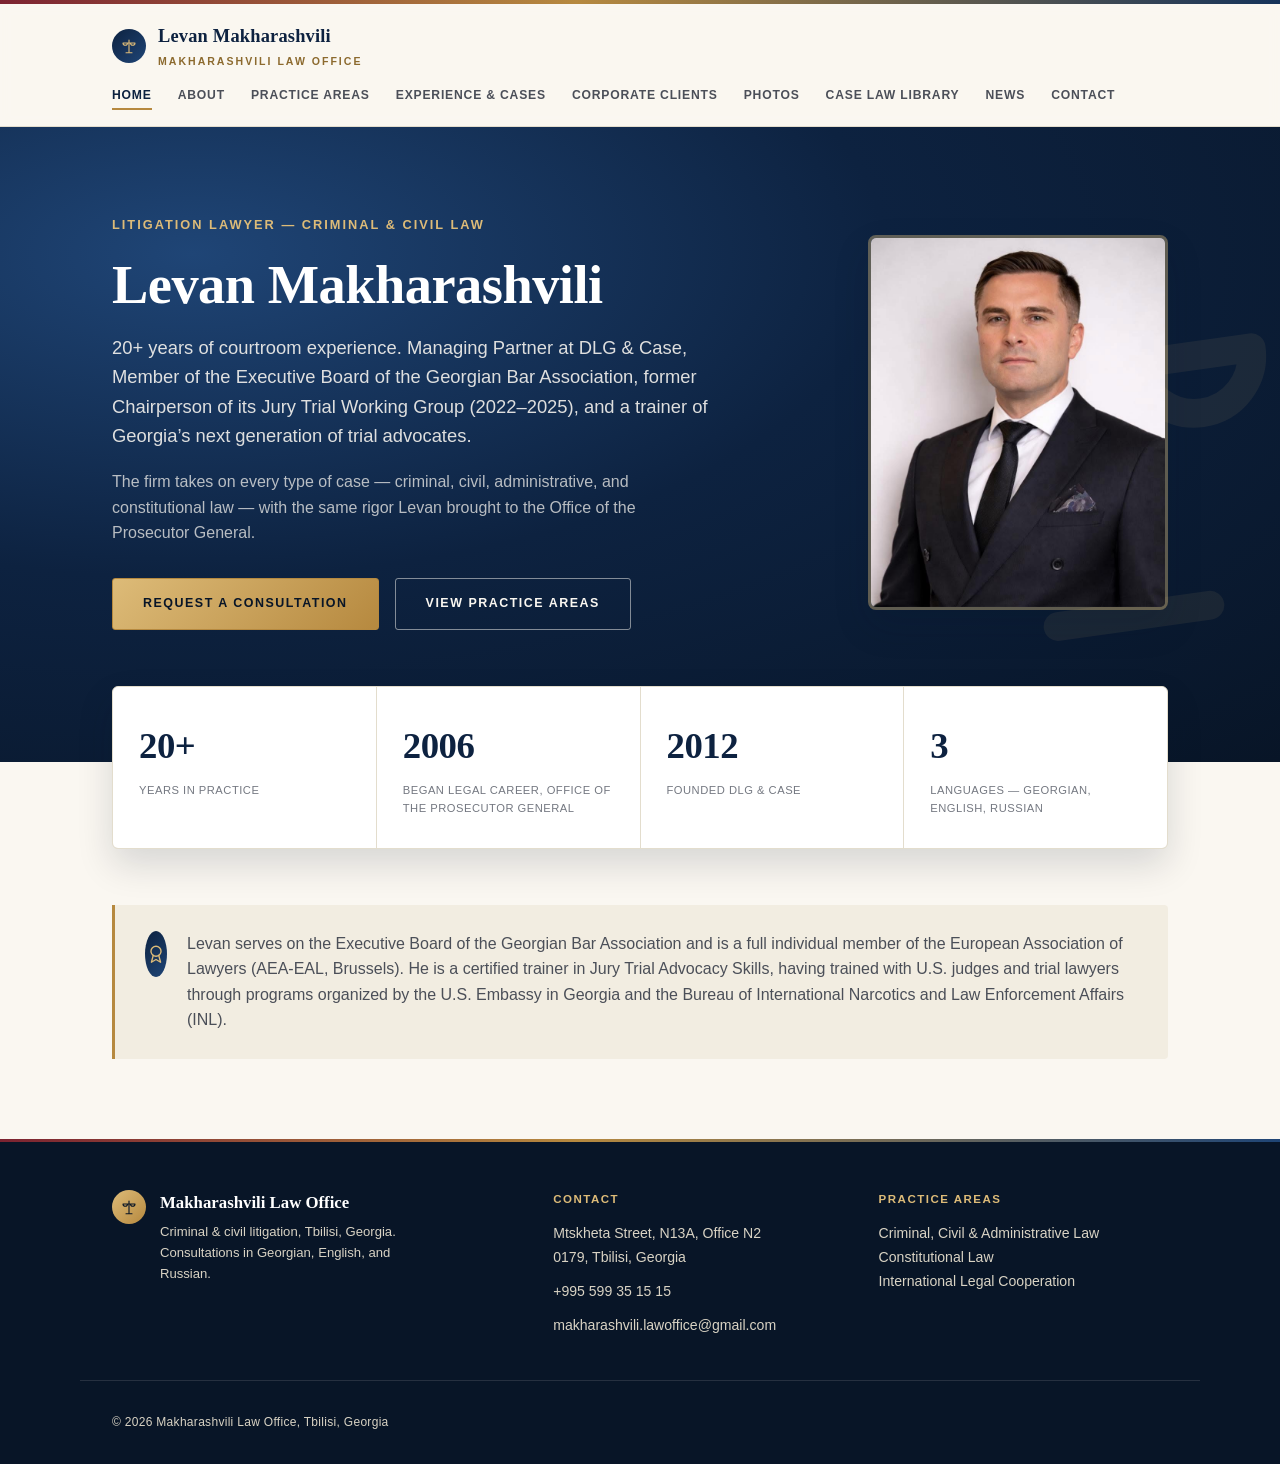
==== index.html @ 8e1c1280 "Add photo of Levan speaking at GBA event to Photos gallery Co-Authored-By: Claude Sonnet 5 <noreply@" ====
<!DOCTYPE html>
<html lang="en">
<head>
<meta charset="UTF-8">
<meta name="viewport" content="width=device-width, initial-scale=1.0">
<title>Levan Makharashvili | Criminal &amp; Civil Litigation Lawyer, Tbilisi</title>
<meta name="description" content="Levan Makharashvili — Managing Partner at DLG &amp; Case, litigation lawyer with 20+ years of experience in criminal and civil law in Tbilisi, Georgia.">
<link rel="stylesheet" href="styles.css">
</head>
<body>

<svg aria-hidden="true" style="position:absolute;width:0;height:0;overflow:hidden">
<defs>
<symbol id="i-scales" viewBox="0 0 24 24"><path d="M12 4V20M8 21H16M4 8H20M4 8a3 3 0 0 0 6 0M14 8a3 3 0 0 0 6 0" fill="none" stroke="currentColor" stroke-width="1.5" stroke-linecap="round" stroke-linejoin="round"/></symbol>
<symbol id="i-shield" viewBox="0 0 24 24"><path d="M12 3L19 7L19 13L12 21L5 13L5 7Z" fill="none" stroke="currentColor" stroke-width="1.5" stroke-linecap="round" stroke-linejoin="round"/></symbol>
<symbol id="i-person" viewBox="0 0 24 24"><circle cx="12" cy="7.5" r="3.2" fill="none" stroke="currentColor" stroke-width="1.5"/><path d="M4.5 20A7.5 7.5 0 0 1 19.5 20" fill="none" stroke="currentColor" stroke-width="1.5" stroke-linecap="round"/></symbol>
<symbol id="i-briefcase" viewBox="0 0 24 24"><rect x="3" y="8" width="18" height="12" rx="1.5" fill="none" stroke="currentColor" stroke-width="1.5"/><path d="M9 8V6a2 2 0 0 1 2-2h2a2 2 0 0 1 2 2v2" fill="none" stroke="currentColor" stroke-width="1.5"/><line x1="3" y1="13.5" x2="21" y2="13.5" stroke="currentColor" stroke-width="1.5"/></symbol>
<symbol id="i-check-square" viewBox="0 0 24 24"><rect x="4" y="4" width="16" height="16" rx="2" fill="none" stroke="currentColor" stroke-width="1.5"/><path d="M8 12.5L11 15.5L16 9" fill="none" stroke="currentColor" stroke-width="1.5" stroke-linecap="round" stroke-linejoin="round"/></symbol>
<symbol id="i-globe" viewBox="0 0 24 24"><circle cx="12" cy="12" r="8.5" fill="none" stroke="currentColor" stroke-width="1.5"/><ellipse cx="12" cy="12" rx="3.5" ry="8.5" fill="none" stroke="currentColor" stroke-width="1.5"/><line x1="3.5" y1="12" x2="20.5" y2="12" stroke="currentColor" stroke-width="1.5"/></symbol>
<symbol id="i-columns" viewBox="0 0 24 24"><path d="M3 10L12 4L21 10" fill="none" stroke="currentColor" stroke-width="1.5" stroke-linecap="round" stroke-linejoin="round"/><line x1="4" y1="10" x2="20" y2="10" stroke="currentColor" stroke-width="1.5"/><line x1="6" y1="10" x2="6" y2="19" stroke="currentColor" stroke-width="1.5"/><line x1="10.5" y1="10" x2="10.5" y2="19" stroke="currentColor" stroke-width="1.5"/><line x1="13.5" y1="10" x2="13.5" y2="19" stroke="currentColor" stroke-width="1.5"/><line x1="18" y1="10" x2="18" y2="19" stroke="currentColor" stroke-width="1.5"/><line x1="4" y1="21" x2="20" y2="21" stroke="currentColor" stroke-width="1.5"/></symbol>
<symbol id="i-document" viewBox="0 0 24 24"><rect x="6" y="3" width="12" height="18" rx="1.5" fill="none" stroke="currentColor" stroke-width="1.5"/><line x1="9" y1="8" x2="15" y2="8" stroke="currentColor" stroke-width="1.5"/><line x1="9" y1="12" x2="15" y2="12" stroke="currentColor" stroke-width="1.5"/><line x1="9" y1="16" x2="13" y2="16" stroke="currentColor" stroke-width="1.5"/></symbol>
<symbol id="i-gradcap" viewBox="0 0 24 24"><path d="M2 9L12 4L22 9L12 14L2 9Z" fill="none" stroke="currentColor" stroke-width="1.5" stroke-linecap="round" stroke-linejoin="round"/><path d="M7 11.5V17H17V11.5" fill="none" stroke="currentColor" stroke-width="1.5" stroke-linecap="round" stroke-linejoin="round"/><line x1="22" y1="9" x2="22" y2="14" stroke="currentColor" stroke-width="1.5" stroke-linecap="round"/></symbol>
<symbol id="i-pin" viewBox="0 0 24 24"><path d="M5 11A7 7 0 0 1 19 11L12 21Z" fill="none" stroke="currentColor" stroke-width="1.5" stroke-linejoin="round"/><circle cx="12" cy="8.5" r="2.3" fill="none" stroke="currentColor" stroke-width="1.5"/></symbol>
<symbol id="i-phone" viewBox="0 0 24 24"><rect x="7" y="2" width="10" height="20" rx="2" fill="none" stroke="currentColor" stroke-width="1.5"/><line x1="7" y1="18" x2="17" y2="18" stroke="currentColor" stroke-width="1.5"/></symbol>
<symbol id="i-mail" viewBox="0 0 24 24"><rect x="3" y="5" width="18" height="14" rx="2" fill="none" stroke="currentColor" stroke-width="1.5"/><path d="M3 7l9 6 9-6" fill="none" stroke="currentColor" stroke-width="1.5" stroke-linecap="round" stroke-linejoin="round"/></symbol>
<symbol id="i-badge" viewBox="0 0 24 24"><circle cx="12" cy="9" r="5.5" fill="none" stroke="currentColor" stroke-width="1.5"/><path d="M9 13.5L7 21L12 18L17 21L15 13.5" fill="none" stroke="currentColor" stroke-width="1.5" stroke-linecap="round" stroke-linejoin="round"/></symbol>
</defs>
</svg>

<div class="accent-bar"></div>

<header class="site-header">
  <div class="container header-inner">
    <div class="brand">
      <span class="brand-icon"><svg class="icon" aria-hidden="true"><use href="#i-scales"></use></svg></span>
      <div>
        <span class="brand-name">Levan Makharashvili</span>
        <span class="brand-sub">Makharashvili Law Office</span>
      </div>
    </div>
    <nav class="tabs" aria-label="Primary">
      <button class="tab-btn active" data-tab="home">Home</button>
      <button class="tab-btn" data-tab="about">About</button>
      <button class="tab-btn" data-tab="practice">Practice Areas</button>
      <button class="tab-btn" data-tab="experience">Experience &amp; Cases</button>
      <button class="tab-btn" data-tab="corporate">Corporate Clients</button>
      <button class="tab-btn" data-tab="photos">Photos</button>
      <button class="tab-btn" data-tab="caselaw">Case Law Library</button>
      <button class="tab-btn" data-tab="news">News</button>
      <button class="tab-btn" data-tab="contact">Contact</button>
    </nav>
    <button class="nav-toggle" aria-label="Toggle menu" aria-expanded="false">&#9776;</button>
  </div>
</header>

<main class="container">

  <!-- HOME -->
  <section id="home" class="tab-panel active">
    <div class="hero-band">
      <svg class="hero-motif" aria-hidden="true"><use href="#i-scales"></use></svg>
      <div class="container hero-inner">
        <div class="hero-grid">
          <div class="hero">
            <p class="hero-title">Litigation Lawyer &mdash; Criminal &amp; Civil Law</p>
            <h1>Levan Makharashvili</h1>
            <p class="hero-lede">20+ years of courtroom experience. Managing Partner at DLG &amp; Case,
            Member of the Executive Board of the Georgian Bar Association, former Chairperson of its Jury
            Trial Working Group (2022&ndash;2025), and a trainer of Georgia&rsquo;s next generation of
            trial advocates.</p>
            <p class="hero-lede hero-lede-sub">The firm takes on every type of case &mdash; criminal,
            civil, administrative, and constitutional law &mdash; with the same rigor Levan brought to
            the Office of the Prosecutor General.</p>
            <div class="hero-actions">
              <a href="#contact" class="btn btn-primary" data-tab-link="contact">Request a Consultation</a>
              <a href="#practice" class="btn btn-outline" data-tab-link="practice">View Practice Areas</a>
            </div>
          </div>
          <div class="hero-portrait">
            <img src="images/levan-makharashvili.jpg" alt="Levan Makharashvili">
          </div>
        </div>
      </div>
    </div>

    <div class="stat-row reveal">
      <div class="stat"><span class="stat-num">20+</span><span class="stat-label">Years in Practice</span></div>
      <div class="stat"><span class="stat-num">2006</span><span class="stat-label">Began Legal Career, Office of the Prosecutor General</span></div>
      <div class="stat"><span class="stat-num">2012</span><span class="stat-label">Founded DLG &amp; Case</span></div>
      <div class="stat"><span class="stat-num">3</span><span class="stat-label">Languages — Georgian, English, Russian</span></div>
    </div>

    <div class="highlight-card reveal">
      <div class="card-icon"><svg class="icon" aria-hidden="true"><use href="#i-badge"></use></svg></div>
      <p>Levan serves on the Executive Board of the Georgian Bar Association and is a full individual
      member of the European Association of Lawyers (AEA-EAL, Brussels). He is a certified trainer in
      Jury Trial Advocacy Skills, having trained with U.S. judges and trial lawyers through programs
      organized by the U.S. Embassy in Georgia and the Bureau of International Narcotics and Law
      Enforcement Affairs (INL).</p>
    </div>
  </section>

  <!-- ABOUT -->
  <section id="about" class="tab-panel">
    <div class="about-intro">
      <img src="images/levan-makharashvili.jpg" alt="Levan Makharashvili" class="about-portrait">
      <div>
        <h2>About Levan Makharashvili</h2>
        <p class="lead">Litigation lawyer with 20+ years of experience in criminal and civil law,
        combining courtroom advocacy with public-sector legal leadership and academic training.</p>
      </div>
    </div>

    <h3>Professional Experience</h3>
    <ul class="timeline">
      <li><span class="tl-date">2025 &ndash; Present</span><span class="tl-role">Member, Executive Board</span> &mdash; Georgian Bar Association</li>
      <li><span class="tl-date">2022 &ndash; 2025</span><span class="tl-role">Chairperson, Jury Trial Working Group</span> &mdash; Georgian Bar Association</li>
      <li><span class="tl-date">2020 &ndash; Present</span><span class="tl-role">Trainer</span> &mdash; Georgian Bar Association (Criminal Law, Criminal Procedure, Juvenile Justice)</li>
      <li><span class="tl-date">2016 &ndash; Present</span><span class="tl-role">Visiting Lecturer</span> &mdash; National University of Georgia (SEU)</li>
      <li><span class="tl-date">2016 &ndash; 2018</span><span class="tl-role">Legal Project Manager</span> &mdash; Center for Competition</li>
      <li><span class="tl-date">2012 &ndash; Present</span><span class="tl-role">Managing Partner</span> &mdash; DLG &amp; Case, Law Firm</li>
      <li><span class="tl-date">2012 &ndash; 2014</span><span class="tl-role">Associate Professor</span> &mdash; East European University</li>
      <li><span class="tl-date">2011 &ndash; 2012</span><span class="tl-role">Head of the Department of Procedural Supervision over Investigation</span> &mdash; Office of the Prosecutor General of Georgia</li>
      <li><span class="tl-date">2009 &ndash; 2011</span><span class="tl-role">Head of the Legal Department</span> &mdash; Office of the Prosecutor General of Georgia</li>
      <li><span class="tl-date">2006 &ndash; 2009</span><span class="tl-role">Prosecutor, Department on Procedural Supervision on Investigation</span> &mdash; Office of the Prosecutor General of Georgia</li>
    </ul>

    <h3>Education</h3>
    <ul class="plain-list">
      <li>PhD in Law (Candidate) &mdash; Ivane Javakhishvili Tbilisi State University, 2006 &ndash; Present</li>
      <li>Master&rsquo;s Degree in Law &mdash; Ivane Javakhishvili Tbilisi State University, 2000 &ndash; 2005</li>
    </ul>

    <h3>Memberships &amp; Recognition</h3>
    <ul class="plain-list">
      <li>Member, Executive Board, <a href="https://gba.ge/en/executive-board/about/members/levan-makharashvili.html-2" target="_blank" rel="noopener noreferrer">Georgian Bar Association</a> &mdash; elected by the General Assembly, since 2025</li>
      <li>Member, Georgian Bar Association (General Specialization) &mdash; since 2012</li>
      <li>Full Individual Member, European Association of Lawyers (AEA-EAL), Brussels &mdash; since 2025</li>
      <li>The Order of Honour &mdash; awarded by the President of Georgia, 2012</li>
      <li>Certified: Training of Trainers &ndash; Jury Trial Advocacy Skills (INL / U.S. Embassy Georgia), 2023 &amp; 2024</li>
    </ul>

    <h3>Languages</h3>
    <ul class="plain-list">
      <li>Georgian &mdash; native</li>
      <li>English &mdash; C1 (proficient)</li>
      <li>Russian &mdash; C2 (proficient)</li>
    </ul>
  </section>

  <!-- PRACTICE AREAS -->
  <section id="practice" class="tab-panel">
    <h2>Practice Areas</h2>
    <p class="lead">Makharashvili Law Office handles all types of cases &mdash; criminal law, civil
    law, administrative law, constitutional law, and beyond &mdash; bringing 20+ years of courtroom
    experience to every matter, with particular depth in criminal defense and procedure.</p>

    <div class="grid">
      <div class="card reveal">
        <div class="card-icon"><svg class="icon" aria-hidden="true"><use href="#i-shield"></use></svg></div>
        <h3>Criminal Defense</h3>
        <p>Representation at every stage of criminal proceedings &mdash; investigation, pre-trial
        motions, trial, and appeal &mdash; drawing on direct experience inside the Office of the
        Prosecutor General.</p>
      </div>
      <div class="card reveal">
        <div class="card-icon"><svg class="icon" aria-hidden="true"><use href="#i-scales"></use></svg></div>
        <h3>Jury Trial Advocacy</h3>
        <p>Certified trainer in jury trial skills; applies advanced case-preparation, witness
        examination, and closing-argument technique developed alongside U.S. judges and trial
        lawyers.</p>
      </div>
      <div class="card reveal">
        <div class="card-icon"><svg class="icon" aria-hidden="true"><use href="#i-person"></use></svg></div>
        <h3>Juvenile Justice</h3>
        <p>Defense and procedural guidance in cases involving minors, informed by ongoing training
        delivered to fellow members of the Georgian Bar Association.</p>
      </div>
      <div class="card reveal">
        <div class="card-icon"><svg class="icon" aria-hidden="true"><use href="#i-briefcase"></use></svg></div>
        <h3>White-Collar &amp; Financial Crime</h3>
        <p>Defense in complex financial, asset, and money-laundering allegations, including
        cross-border evidentiary disputes.</p>
      </div>
      <div class="card reveal">
        <div class="card-icon"><svg class="icon" aria-hidden="true"><use href="#i-check-square"></use></svg></div>
        <h3>Civil Litigation</h3>
        <p>Civil and administrative disputes, contract matters, and general litigation support for
        individuals and businesses.</p>
      </div>
      <div class="card reveal">
        <div class="card-icon"><svg class="icon" aria-hidden="true"><use href="#i-globe"></use></svg></div>
        <h3>International Legal Cooperation</h3>
        <p>Mutual legal assistance, extradition, and transfer-of-proceedings matters, drawing on
        former leadership of international cooperation at the Prosecutor General&rsquo;s Office.</p>
      </div>
      <div class="card reveal">
        <div class="card-icon"><svg class="icon" aria-hidden="true"><use href="#i-columns"></use></svg></div>
        <h3>Administrative Law</h3>
        <p>Disputes with state bodies, licensing and permitting matters, and administrative-court
        litigation against public agencies.</p>
      </div>
      <div class="card reveal">
        <div class="card-icon"><svg class="icon" aria-hidden="true"><use href="#i-document"></use></svg></div>
        <h3>Constitutional Law</h3>
        <p>Litigation involving constitutional rights, procedural safeguards, and fundamental
        freedoms before the Georgian courts.</p>
      </div>
    </div>
  </section>

  <!-- EXPERIENCE / CASES -->
  <section id="experience" class="tab-panel">
    <h2>Experience &amp; Notable Matters</h2>
    <p class="lead">A selection of the professional experience behind every case Levan takes on.
    Specific case studies are added with client consent.</p>

    <div class="grid">
      <div class="card reveal">
        <div class="card-icon"><svg class="icon" aria-hidden="true"><use href="#i-columns"></use></svg></div>
        <h3>20 Years Inside the System</h3>
        <p>Levan began his career as an intern and prosecutor at the Office of the Prosecutor
        General of Georgia (2006&ndash;2012), rising to Head of the Legal Department and then Head
        of the Department of Procedural Supervision over Investigation &mdash; overseeing
        procedural supervision across the Ministry of Internal Affairs, Special Foreign
        Intelligence Service, Ministry of Defense, and Ministry of Corrections. That vantage point
        now informs every defense he mounts.</p>
      </div>
      <div class="card reveal">
        <div class="card-icon"><svg class="icon" aria-hidden="true"><use href="#i-briefcase"></use></svg></div>
        <h3>Giorgi Bachiashvili &mdash; Financial Crime Defense</h3>
        <p>Serving as Georgian defense counsel to Giorgi Bachiashvili, founder of the investment
        firm Mission Gate, in a high-profile cryptocurrency financial-crime prosecution that has
        drawn sustained domestic and international media coverage.</p>
      </div>
      <div class="card reveal">
        <div class="card-icon"><svg class="icon" aria-hidden="true"><use href="#i-gradcap"></use></svg></div>
        <h3>Training the Next Generation</h3>
        <p>As a Member of the Executive Board of the Georgian Bar Association, former Chairperson of
        its Jury Trial Working Group (2022&ndash;2025), and a certified Bar Association trainer, Levan
        shapes how Georgian lawyers approach criminal procedure, juvenile justice, and jury trial
        advocacy nationwide.</p>
      </div>
      <div class="card reveal">
        <div class="card-icon"><svg class="icon" aria-hidden="true"><use href="#i-globe"></use></svg></div>
        <h3>International Standards</h3>
        <p>Study visits and trial-advocacy training in the United States (Florida, 2022 &amp;
        2023) alongside American judges and public defenders, applied directly to case strategy and
        courtroom technique in Georgia.</p>
      </div>
    </div>

    <p class="note">Detailed case studies and client references are available on request, subject
    to confidentiality and client consent.</p>
  </section>

  <!-- CORPORATE CLIENTS -->
  <section id="corporate" class="tab-panel">
    <h2>Corporate Clients</h2>
    <p class="lead">A selection of corporate clients Makharashvili Law Office represents across
    security, hospitality, entertainment, and maritime logistics.</p>

    <div class="grid">
      <div class="card reveal">
        <div class="client-logo"><img src="images/logo-algani.png" alt="Algani Security Company logo" loading="lazy"></div>
        <h3>Algani Security Company</h3>
        <p>Security &mdash; corporate legal support for a private security services provider.</p>
      </div>
      <div class="card reveal">
        <div class="client-logo"><img src="images/logo-billionaire-ramada.jpg" alt="Billionaire Ramada Plaza By Wyndham Batumi logo" loading="lazy"></div>
        <h3>Billionaire Ramada Plaza By Wyndham Batumi</h3>
        <p>Hospitality &mdash; corporate legal support for a Wyndham-brand hotel property in Batumi.</p>
      </div>
      <div class="card reveal">
        <div class="client-logo"><img src="images/logo-billionaire-casino.jpg" alt="Billionaire Casino logo" loading="lazy"></div>
        <h3>Billionaire Casino</h3>
        <p>Gaming &amp; entertainment &mdash; corporate legal support in the gaming sector.</p>
      </div>
      <div class="card reveal">
        <div class="client-logo"><img src="images/logo-terminal1.png" alt="Terminal 1 LLC logo" loading="lazy"></div>
        <h3>&ldquo;Terminal 1&rdquo; LLC</h3>
        <p>Energy &amp; maritime logistics &mdash; management company of the oil terminal and sea port located in Batumi.</p>
      </div>
    </div>
  </section>

  <!-- PHOTOS -->
  <section id="photos" class="tab-panel">
    <h2>Photos</h2>

    <div class="photo-gallery">
      <figure class="photo-item reveal">
        <img src="images/gallery-1.jpg" alt="Levan Makharashvili Law Office" loading="lazy">
      </figure>
      <figure class="photo-item reveal">
        <img src="images/gallery-3.jpg" alt="Levan Makharashvili with fellow trial-advocacy program participants at the U.S. District Court, Middle District of Florida" loading="lazy">
      </figure>
      <figure class="photo-item reveal">
        <img src="images/gallery-4.jpg" alt="Levan Makharashvili presenting at a training session" loading="lazy">
      </figure>
      <figure class="photo-item reveal">
        <img src="images/gallery-5.jpg" alt="Levan Makharashvili at a U.S. Embassy Independence Day reception in Tbilisi" loading="lazy">
      </figure>
      <figure class="photo-item reveal">
        <img src="images/gallery-6.jpg" alt="Levan Makharashvili at a courthouse" loading="lazy">
      </figure>
      <figure class="photo-item reveal">
        <img src="images/gallery-7.jpg" alt="Levan Makharashvili speaking at a Georgian Bar Association event" loading="lazy">
      </figure>
      <figure class="photo-item reveal">
        <img src="images/gallery-8.jpg" alt="Levan Makharashvili in discussion with colleagues at a legal event" loading="lazy">
      </figure>
      <figure class="photo-item reveal">
        <img src="images/gallery-9.jpg" alt="Levan Makharashvili at a U.S.-Georgia partnership event" loading="lazy">
      </figure>
      <figure class="photo-item reveal">
        <img src="images/gallery-11.png" alt="Levan Makharashvili speaking at a podium at a Georgian Bar Association event, with Georgian and U.S. flags" loading="lazy">
      </figure>
    </div>
  </section>

  <!-- CASE LAW LIBRARY -->
  <section id="caselaw" class="tab-panel">
    <h2>Case Law Library</h2>
    <p class="lead">A working reference of European Court of Human Rights judgments concerning
    Georgia, drawn from the Court&rsquo;s public HUDOC database.</p>
    <p class="note caselaw-disclaimer">This library is provided as general legal reference material
    only &mdash; it is <strong>not</strong> a record of cases litigated by this office. Full text of
    every judgment is available on the Court&rsquo;s official
    <a href="https://hudoc.echr.coe.int/" target="_blank" rel="noopener noreferrer">HUDOC</a> site.</p>

    <div class="caselaw-controls">
      <input type="search" id="caselaw-search" placeholder="Search by case name, application number, or article (e.g. Article 3)">
      <span id="caselaw-count" class="caselaw-count"></span>
    </div>

    <div id="caselaw-list" class="caselaw-list" aria-live="polite"></div>
  </section>

  <!-- NEWS -->
  <section id="news" class="tab-panel">
    <h2>Latest News</h2>
    <p class="lead">Updates and announcements from Makharashvili Law Office.</p>

    <div class="grid news-grid">
      <div class="card reveal">
        <img class="news-image" src="images/news-crypto-license.png" alt="Crypto exchange license legal services in Georgia" loading="lazy">
        <span class="news-date">July 28, 2026</span>
        <h3>Legal Assistance in Obtaining a Crypto Exchange License in Georgia</h3>
        <p>Georgia has become a growing hub for virtual asset and cryptocurrency businesses, with
        the National Bank of Georgia overseeing the registration and licensing of Virtual Asset
        Service Providers (VASPs), including crypto exchanges. Makharashvili Law Office offers
        clients comprehensive legal support in obtaining a crypto exchange license &mdash; from
        preparing and submitting the required documentation to ensuring full compliance with
        AML/CFT regulations and ongoing reporting obligations.</p>
        <p>Our team guides operators through every stage of the licensing process, helping them
        meet regulatory requirements efficiently and structure their operations in line with
        Georgian law.</p>
        <p>Contact us for a consultation on obtaining a crypto exchange license in Georgia.</p>
      </div>
      <div class="card reveal">
        <img class="news-image" src="images/news-gambling-license.png" alt="Gambling and gaming license legal services in Georgia" loading="lazy">
        <span class="news-date">July 28, 2026</span>
        <h3>Legal Services for Gambling &amp; Gaming Licenses in Georgia</h3>
        <p>Operating a gambling, betting, or gaming business in Georgia requires a mandatory
        state license. Makharashvili Law Office assists clients throughout the entire licensing
        process &mdash; from initial application and documentation to compliance with regulatory
        requirements set by the Georgian Revenue Service and other relevant authorities.</p>
        <p>With extensive experience in this field, our team helps operators secure the
        appropriate licenses efficiently, navigate regulatory changes, and maintain full legal
        compliance for their gaming operations. We also advise on corporate structuring, ongoing
        regulatory obligations, and represent clients in any disputes with licensing
        authorities.</p>
        <p>Contact us for a consultation on obtaining or renewing your gambling license in
        Georgia.</p>
      </div>
      <div class="card reveal">
        <img class="news-image" src="images/news-work-permit.png" alt="Georgia's new work permit system for foreign nationals" loading="lazy">
        <span class="news-date">July 28, 2026</span>
        <h3>New Work Permit System for Foreign Nationals in Georgia</h3>
        <p>Georgia has implemented a new work permit system for foreign nationals. Under the
        updated regulations, employers are now required to advertise vacancies locally before
        hiring foreign talent. Additionally, foreign employees currently working in Georgia must
        transition to the new permit framework.</p>
        <p>Levan Makharashvili Law Office provides comprehensive legal support, ensuring a
        seamless transition and full compliance at every stage of the process.</p>
      </div>
      <div class="card reveal">
        <span class="news-date"></span>
        <h3></h3>
        <p></p>
      </div>
      <div class="card reveal">
        <span class="news-date"></span>
        <h3></h3>
        <p></p>
      </div>
      <div class="card reveal">
        <span class="news-date"></span>
        <h3></h3>
        <p></p>
      </div>
    </div>
  </section>

  <!-- CONTACT -->
  <section id="contact" class="tab-panel">
    <h2>Contact</h2>
    <p class="lead">Consultations available in Georgian, English, and Russian.</p>

    <div class="contact-grid">
      <div class="contact-block reveal">
        <div class="card-icon"><svg class="icon" aria-hidden="true"><use href="#i-pin"></use></svg></div>
        <h3>Makharashvili Law Office</h3>
        <p><a href="https://maps.app.goo.gl/as49vh4epY7RXY7A7" target="_blank" rel="noopener noreferrer">Mtskheta Street, N13A, Office N2<br>0179, Tbilisi, Georgia</a></p>
      </div>
      <div class="contact-block reveal">
        <div class="card-icon"><svg class="icon" aria-hidden="true"><use href="#i-phone"></use></svg></div>
        <h3>Phone</h3>
        <p><a href="tel:+995599351515">+995 599 35 15 15</a> (Mobile)<br>
        <a href="tel:+995322434874">+995 32 243 48 74</a> (Office)</p>
      </div>
      <div class="contact-block reveal">
        <div class="card-icon"><svg class="icon" aria-hidden="true"><use href="#i-mail"></use></svg></div>
        <h3>Email</h3>
        <p><a href="mailto:makharashvili.lawoffice@gmail.com">makharashvili.lawoffice@gmail.com</a></p>
      </div>
      <div class="contact-block reveal">
        <div class="card-icon"><svg class="icon" aria-hidden="true"><use href="#i-badge"></use></svg></div>
        <h3>Bar &amp; Professional Profile</h3>
        <p><a href="https://gba.ge/en/executive-board/about/members/levan-makharashvili.html-2" target="_blank" rel="noopener noreferrer">Georgian Bar Association</a> &mdash; Executive Board Member (since 2025), Member since 2012<br>
        European Association of Lawyers (AEA&ndash;EAL) &mdash; Full Individual Member since 2025</p>
      </div>
    </div>
  </section>

</main>

<footer class="site-footer">
  <div class="container footer-grid">
    <div class="footer-brand">
      <span class="brand-icon"><svg class="icon" aria-hidden="true"><use href="#i-scales"></use></svg></span>
      <div>
        <div class="footer-name">Makharashvili Law Office</div>
        <div class="footer-tag">Criminal &amp; civil litigation, Tbilisi, Georgia. Consultations in
        Georgian, English, and Russian.</div>
      </div>
    </div>
    <div class="footer-col">
      <h4>Contact</h4>
      <p><a href="https://maps.app.goo.gl/as49vh4epY7RXY7A7" target="_blank" rel="noopener noreferrer">Mtskheta Street, N13A, Office N2<br>0179, Tbilisi, Georgia</a></p>
      <p><a href="tel:+995599351515">+995 599 35 15 15</a></p>
      <p><a href="mailto:makharashvili.lawoffice@gmail.com">makharashvili.lawoffice@gmail.com</a></p>
    </div>
    <div class="footer-col">
      <h4>Practice Areas</h4>
      <p>Criminal, Civil &amp; Administrative Law<br>
      Constitutional Law<br>
      International Legal Cooperation</p>
    </div>
  </div>
  <div class="container footer-bottom">
    <p>&copy; <span id="year"></span> Makharashvili Law Office, Tbilisi, Georgia</p>
  </div>
</footer>

<script src="echr-cases.js"></script>
<script src="caselaw.js"></script>
<script src="script.js"></script>
</body>
</html>
---- styles.css ----
:root {
  --navy-950: #081527;
  --navy-900: #0d2240;
  --navy-800: #15335a;
  --navy-700: #1f4576;
  --gold: #b6893f;
  --gold-light: #ddbb78;
  --gold-dark: #8c6a2e;
  --burgundy: #7c2331;
  --ink: #171a20;
  --gray-700: #4b4f58;
  --gray-500: #747881;
  --gray-300: #d9d3c4;
  --cream: #faf7f1;
  --paper: #f2ede1;
  --border: #e3ddcd;
  --white: #ffffff;
  --shadow-sm: 0 6px 18px rgba(8, 21, 39, 0.08);
  --shadow-md: 0 16px 36px rgba(8, 21, 39, 0.14);
  --font-serif: Georgia, "Iowan Old Style", "Palatino Linotype", Palatino, "Book Antiqua", serif;
  --font-sans: -apple-system, BlinkMacSystemFont, "Helvetica Neue", Helvetica, Arial, sans-serif;
}

* { box-sizing: border-box; }

body {
  margin: 0;
  font-family: var(--font-sans);
  background: var(--cream);
  color: var(--ink);
  line-height: 1.6;
  -webkit-font-smoothing: antialiased;
}

.container {
  max-width: 1120px;
  margin: 0 auto;
  padding: 0 32px;
}

a { color: inherit; }

.icon {
  width: 22px;
  height: 22px;
  display: inline-block;
  flex-shrink: 0;
}

/* Top accent bar */
.accent-bar {
  height: 4px;
  background: linear-gradient(90deg, var(--burgundy), var(--gold) 45%, var(--navy-800) 100%);
  position: sticky;
  top: 0;
  z-index: 101;
}

/* Header */
.site-header {
  background: rgba(250, 247, 241, 0.94);
  backdrop-filter: saturate(140%) blur(6px);
  color: var(--ink);
  position: sticky;
  top: 4px;
  z-index: 100;
  border-bottom: 1px solid var(--border);
}

.header-inner {
  display: flex;
  align-items: center;
  justify-content: space-between;
  padding: 18px 32px;
  flex-wrap: wrap;
  gap: 12px;
}

.brand {
  display: flex;
  align-items: center;
  gap: 12px;
}

.brand-icon {
  width: 34px;
  height: 34px;
  border-radius: 50%;
  background: linear-gradient(135deg, var(--navy-900), var(--navy-700));
  color: var(--gold-light);
  display: flex;
  align-items: center;
  justify-content: center;
  flex-shrink: 0;
}

.brand-icon .icon { width: 18px; height: 18px; }

.brand-name {
  display: block;
  font-family: var(--font-serif);
  font-size: 1.15rem;
  font-weight: 700;
  letter-spacing: 0.2px;
  color: var(--navy-900);
}

.brand-sub {
  display: block;
  font-size: 0.66rem;
  color: var(--gold-dark);
  letter-spacing: 2px;
  text-transform: uppercase;
  margin-top: 2px;
  font-weight: 700;
}

.tabs {
  display: flex;
  gap: 26px;
  flex-wrap: wrap;
}

.tab-btn {
  position: relative;
  background: none;
  border: none;
  color: var(--gray-700);
  padding: 6px 0;
  font-size: 0.76rem;
  letter-spacing: 0.8px;
  text-transform: uppercase;
  font-weight: 600;
  cursor: pointer;
  transition: color 0.15s;
  white-space: nowrap;
}

.tab-btn::after {
  content: "";
  position: absolute;
  left: 0;
  right: 0;
  bottom: -2px;
  height: 2px;
  background: var(--gold);
  transform: scaleX(0);
  transform-origin: left;
  transition: transform 0.25s ease;
}

.tab-btn:hover { color: var(--navy-900); }
.tab-btn:hover::after { transform: scaleX(1); }

.tab-btn.active {
  color: var(--navy-900);
}
.tab-btn.active::after { transform: scaleX(1); }

.nav-toggle {
  display: none;
  background: none;
  border: 1px solid var(--navy-900);
  color: var(--navy-900);
  font-size: 1.2rem;
  padding: 4px 10px;
  cursor: pointer;
  border-radius: 3px;
}

/* Main / tab panels */
main.container { padding-top: 0; padding-bottom: 80px; min-height: 60vh; }

.tab-panel { display: none; animation: fadein 0.3s ease; }
.tab-panel.active { display: block; }

.tab-panel:not(#home) { padding-top: 64px; }

@keyframes fadein {
  from { opacity: 0; transform: translateY(6px); }
  to { opacity: 1; transform: translateY(0); }
}

h1 {
  font-family: var(--font-serif);
  font-size: 3.4rem;
  font-weight: 700;
  letter-spacing: -0.5px;
  line-height: 1.08;
  margin: 0 0 14px;
  color: var(--white);
}

h2 {
  font-family: var(--font-serif);
  font-size: 2.1rem;
  font-weight: 700;
  letter-spacing: -0.2px;
  color: var(--navy-900);
  margin: 0 0 32px;
  padding-left: 20px;
  position: relative;
}

h2::before {
  content: "";
  position: absolute;
  left: 0;
  top: 0.12em;
  bottom: 0.2em;
  width: 4px;
  background: linear-gradient(var(--gold), var(--burgundy));
  border-radius: 2px;
}

h3 {
  color: var(--navy-900);
  font-weight: 600;
  margin-bottom: 8px;
}

.lead {
  font-size: 1.15rem;
  color: var(--gray-700);
  max-width: 640px;
  font-weight: 300;
}

.tab-panel:not(#home) .lead { margin-left: 20px; }

.about-intro {
  display: flex;
  gap: 28px;
  align-items: flex-start;
  margin-bottom: 8px;
}

.about-portrait {
  width: 120px;
  height: 120px;
  border-radius: 50%;
  object-fit: cover;
  border: 3px solid var(--gold);
  box-shadow: var(--shadow-sm);
  flex-shrink: 0;
}

/* Hero band (full-bleed) */
.hero-band {
  position: relative;
  width: 100vw;
  margin-left: calc(50% - 50vw);
  margin-right: calc(50% - 50vw);
  background: radial-gradient(ellipse at 15% 20%, var(--navy-700) 0%, var(--navy-900) 45%, var(--navy-950) 100%);
  padding: 88px 0 132px;
  overflow: hidden;
}

.hero-motif {
  position: absolute;
  top: 50%;
  right: -60px;
  width: 460px;
  height: 460px;
  color: var(--gold-light);
  opacity: 0.08;
  transform: translateY(-50%) rotate(-8deg);
  pointer-events: none;
}

.hero-inner { position: relative; z-index: 1; }

.hero-grid {
  display: grid;
  grid-template-columns: 1.3fr 0.9fr;
  gap: 48px;
  align-items: center;
}

.hero-portrait { justify-self: end; }

.hero-portrait img {
  display: block;
  width: 100%;
  max-width: 300px;
  aspect-ratio: 4 / 5;
  object-fit: cover;
  border-radius: 8px;
  border: 3px solid rgba(221, 187, 120, 0.4);
  box-shadow: var(--shadow-md);
}

.hero { max-width: 760px; margin-bottom: 0; }

.hero-title {
  font-size: 0.8rem;
  color: var(--gold-light);
  font-weight: 700;
  letter-spacing: 2px;
  text-transform: uppercase;
  margin: 0 0 20px;
}

.hero-lede { font-size: 1.15rem; color: rgba(250, 247, 241, 0.88); font-weight: 300; }
.hero-lede.hero-lede-sub { font-size: 1rem; color: rgba(250, 247, 241, 0.72); margin-top: 10px; }

.hero-actions { margin-top: 32px; display: flex; gap: 16px; flex-wrap: wrap; }

.btn {
  display: inline-block;
  font-size: 0.78rem;
  font-weight: 600;
  letter-spacing: 1.5px;
  text-transform: uppercase;
  padding: 15px 30px;
  text-decoration: none;
  border-radius: 3px;
  cursor: pointer;
  border: 1px solid transparent;
  transition: background 0.15s, color 0.15s, border-color 0.15s, transform 0.15s;
}

.btn-primary { background: linear-gradient(135deg, var(--gold-light), var(--gold)); color: var(--navy-950); border-color: var(--gold); }
.btn-primary:hover { transform: translateY(-2px); box-shadow: var(--shadow-sm); }

.btn-outline { background: transparent; color: var(--cream); border-color: rgba(250, 247, 241, 0.5); }
.btn-outline:hover { background: rgba(250, 247, 241, 0.1); border-color: var(--cream); }

/* Stats — floating card overlapping hero */
.stat-row {
  position: relative;
  z-index: 2;
  display: grid;
  grid-template-columns: repeat(4, 1fr);
  gap: 1px;
  background: var(--border);
  border: 1px solid var(--border);
  border-radius: 6px;
  overflow: hidden;
  margin: -76px 0 56px;
  box-shadow: var(--shadow-md);
}

.stat { text-align: left; background: var(--white); padding: 30px 26px; }

.stat-num {
  display: block;
  font-family: var(--font-serif);
  font-size: 2.3rem;
  font-weight: 700;
  color: var(--navy-900);
  letter-spacing: -0.5px;
}

.stat-label {
  display: block;
  font-size: 0.7rem;
  color: var(--gray-500);
  letter-spacing: 0.5px;
  text-transform: uppercase;
  margin-top: 6px;
}

.highlight-card {
  background: var(--paper);
  border-left: 3px solid var(--gold);
  border-radius: 0 4px 4px 0;
  padding: 26px 30px;
  display: flex;
  gap: 20px;
  align-items: flex-start;
}

.highlight-card .card-icon { margin-bottom: 0; }

.highlight-card p { color: var(--gray-700); margin: 0; }

/* Timeline */
.timeline, .plain-list {
  list-style: none;
  padding: 0;
  margin: 0 0 40px;
  margin-left: 20px;
}

.timeline li {
  padding: 16px 0;
  border-bottom: 1px solid var(--border);
  font-size: 0.95rem;
}

.tl-date {
  display: inline-block;
  min-width: 150px;
  color: var(--gold-dark);
  font-weight: 700;
  font-size: 0.72rem;
  letter-spacing: 0.5px;
  text-transform: uppercase;
  vertical-align: top;
}

.tl-role { color: var(--navy-900); font-weight: 600; margin-right: 4px; }

.plain-list li {
  padding: 10px 0 10px 22px;
  position: relative;
  font-size: 0.95rem;
  border-bottom: 1px solid var(--border);
}

.plain-list li::before {
  content: "";
  width: 7px;
  height: 7px;
  background: var(--gold);
  transform: rotate(45deg);
  position: absolute;
  left: 0;
  top: 16px;
}

.plain-list a, .timeline a {
  color: var(--navy-900);
  text-decoration: none;
  border-bottom: 1px solid var(--gray-300);
  transition: color 0.15s, border-color 0.15s;
}

.plain-list a:hover, .timeline a:hover {
  color: var(--burgundy);
  border-bottom-color: var(--burgundy);
}

/* Grid / cards */
.grid {
  display: grid;
  grid-template-columns: repeat(auto-fit, minmax(260px, 1fr));
  gap: 1px;
  background: var(--border);
  border: 1px solid var(--border);
  margin-top: 24px;
  margin-left: 20px;
  border-radius: 6px;
  overflow: hidden;
}

.card {
  background: var(--white);
  padding: 34px 28px;
  transition: transform 0.2s ease, box-shadow 0.2s ease;
  position: relative;
}

.card:hover {
  transform: translateY(-4px);
  box-shadow: var(--shadow-md);
  z-index: 1;
}

.card-icon {
  width: 46px;
  height: 46px;
  border-radius: 50%;
  display: flex;
  align-items: center;
  justify-content: center;
  background: linear-gradient(135deg, var(--navy-900), var(--navy-700));
  color: var(--gold-light);
  margin-bottom: 18px;
  transition: background 0.2s ease, color 0.2s ease;
}

.card:hover .card-icon {
  background: linear-gradient(135deg, var(--gold-light), var(--gold));
  color: var(--navy-950);
}

.client-logo {
  width: 56px;
  height: 56px;
  border-radius: 50%;
  overflow: hidden;
  display: flex;
  align-items: center;
  justify-content: center;
  background: var(--white);
  border: 1px solid var(--border);
  margin-bottom: 18px;
}

.client-logo img {
  width: 100%;
  height: 100%;
  object-fit: contain;
  padding: 6px;
}

.card h3 {
  font-size: 1.05rem;
  font-family: var(--font-serif);
}

.card p {
  font-size: 0.92rem;
  color: var(--gray-700);
  margin: 0;
}

.note {
  margin-top: 32px;
  margin-left: 20px;
  font-size: 0.85rem;
  color: var(--gray-500);
}

.news-image {
  display: block;
  width: calc(100% + 56px);
  margin: -34px -28px 18px;
  aspect-ratio: 16 / 9;
  object-fit: cover;
}

.news-date {
  display: block;
  font-size: 0.78rem;
  font-weight: 600;
  letter-spacing: 0.02em;
  text-transform: uppercase;
  color: var(--gold-dark);
  margin-bottom: 10px;
}

/* Photo gallery */
.photo-gallery {
  display: grid;
  grid-template-columns: repeat(auto-fit, minmax(280px, 1fr));
  gap: 24px;
  margin: 24px 0 0 20px;
}

.photo-item {
  margin: 0;
  border-radius: 6px;
  overflow: hidden;
  box-shadow: var(--shadow-sm);
  transition: transform 0.2s ease, box-shadow 0.2s ease;
}

.photo-item:hover {
  transform: translateY(-4px);
  box-shadow: var(--shadow-md);
}

.photo-item img {
  width: 100%;
  height: auto;
  display: block;
}

/* Case Law Library */
.caselaw-disclaimer { margin-top: 12px; max-width: 720px; margin-left: 20px; }

.caselaw-controls {
  display: flex;
  align-items: center;
  gap: 16px;
  margin: 28px 0 20px;
  margin-left: 20px;
  flex-wrap: wrap;
}

#caselaw-search {
  flex: 1 1 320px;
  padding: 12px 14px;
  font-size: 0.95rem;
  font-family: var(--font-sans);
  border: 1px solid var(--border);
  border-radius: 3px;
  background: var(--white);
  color: var(--ink);
  transition: border-color 0.15s, box-shadow 0.15s;
}

#caselaw-search:focus {
  outline: none;
  border-color: var(--gold);
  box-shadow: 0 0 0 3px rgba(182, 137, 63, 0.18);
}

.caselaw-count {
  font-size: 0.75rem;
  letter-spacing: 0.5px;
  text-transform: uppercase;
  color: var(--gray-500);
  white-space: nowrap;
}

.caselaw-list {
  border-top: 1px solid var(--navy-900);
  margin-left: 20px;
}

.case-row {
  display: flex;
  align-items: center;
  justify-content: space-between;
  gap: 16px;
  padding: 14px 4px;
  border-bottom: 1px solid var(--border);
  text-decoration: none;
  color: var(--ink);
  flex-wrap: wrap;
  transition: background 0.15s;
}

.case-row:hover { background: var(--paper); }

.case-row-main {
  display: flex;
  align-items: baseline;
  gap: 12px;
  flex-wrap: wrap;
  min-width: 0;
}

.case-title { font-weight: 600; color: var(--navy-900); }

.case-appno { font-size: 0.8rem; color: var(--gray-500); white-space: nowrap; }

.case-row-meta {
  display: flex;
  align-items: center;
  gap: 12px;
  white-space: nowrap;
}

.case-articles { display: flex; gap: 6px; flex-wrap: wrap; }

.case-date { font-size: 0.78rem; color: var(--gray-500); min-width: 88px; text-align: right; }

.case-badge, .art-badge {
  font-size: 0.68rem;
  font-weight: 700;
  letter-spacing: 0.5px;
  text-transform: uppercase;
  padding: 3px 8px;
  border-radius: 3px;
  border: 1px solid var(--gray-300);
  color: var(--gray-700);
  white-space: nowrap;
}

.case-badge.imp-key { border-color: var(--burgundy); color: var(--burgundy); }
.case-badge.imp-high { border-color: var(--navy-900); color: var(--navy-900); }

.art-badge.art-violation { border-color: var(--burgundy); color: var(--burgundy); }
.art-badge.art-no-violation { border-color: var(--gray-300); color: var(--gray-500); }

/* Contact */
.contact-grid {
  display: grid;
  grid-template-columns: repeat(auto-fit, minmax(240px, 1fr));
  gap: 1px;
  background: var(--border);
  border: 1px solid var(--border);
  margin-bottom: 48px;
  margin-left: 20px;
  border-radius: 6px;
  overflow: hidden;
}

.contact-block {
  background: var(--white);
  padding: 28px 26px;
}

.contact-block .card-icon { width: 38px; height: 38px; margin-bottom: 14px; }
.contact-block .card-icon .icon { width: 18px; height: 18px; }

.contact-block h3 {
  font-size: 0.72rem;
  letter-spacing: 1px;
  text-transform: uppercase;
  color: var(--gray-500);
  font-weight: 700;
  font-family: var(--font-sans);
}

.contact-block p {
  font-size: 1rem;
  color: var(--ink);
}

.contact-block a { color: var(--ink); text-decoration: none; border-bottom: 1px solid var(--gray-300); }
.contact-block a:hover { color: var(--burgundy); border-bottom-color: var(--burgundy); }

/* Footer */
.site-footer {
  background: var(--navy-950);
  color: var(--gray-300);
  position: relative;
}

.site-footer::before {
  content: "";
  display: block;
  height: 3px;
  background: linear-gradient(90deg, var(--burgundy), var(--gold) 45%, var(--navy-700) 100%);
}

.footer-grid {
  display: grid;
  grid-template-columns: 1.4fr 1fr 1fr;
  gap: 36px;
  padding: 48px 32px 32px;
}

.footer-brand { display: flex; gap: 14px; align-items: flex-start; }

.footer-brand .brand-icon { background: linear-gradient(135deg, var(--gold-light), var(--gold)); color: var(--navy-950); }

.footer-name { font-family: var(--font-serif); font-size: 1.05rem; font-weight: 700; color: var(--white); }
.footer-tag { font-size: 0.82rem; color: var(--gray-300); margin-top: 4px; max-width: 260px; }

.footer-col h4 {
  color: var(--gold-light);
  font-size: 0.72rem;
  letter-spacing: 1.5px;
  text-transform: uppercase;
  margin: 0 0 14px;
  font-weight: 700;
}

.footer-col p { margin: 0 0 10px; font-size: 0.88rem; line-height: 1.7; }
.footer-col a { color: var(--gray-300); text-decoration: none; }
.footer-col a:hover { color: var(--gold-light); }

.footer-bottom {
  border-top: 1px solid rgba(250, 247, 241, 0.12);
  padding: 20px 32px;
  font-size: 0.75rem;
  letter-spacing: 0.3px;
}

/* Scroll reveal */
.reveal {
  opacity: 0;
  transform: translateY(16px);
  transition: opacity 0.5s ease, transform 0.5s ease;
}

.reveal.is-visible {
  opacity: 1;
  transform: translateY(0);
}

@media (prefers-reduced-motion: reduce) {
  .reveal { opacity: 1; transform: none; transition: none; }
  .tab-panel { animation: none; }
}

/* Responsive */
@media (max-width: 760px) {
  h1 { font-size: 2.3rem; }

  .tabs {
    display: none;
    width: 100%;
    flex-direction: column;
    gap: 0;
    background: var(--cream);
    border-top: 1px solid var(--border);
    order: 3;
  }
  .tabs.open { display: flex; }
  .tab-btn { text-align: left; padding: 14px 4px; border-bottom: 1px solid var(--border); }
  .tab-btn::after { display: none; }
  .tab-btn.active { border-left: 3px solid var(--gold); padding-left: 10px; color: var(--navy-900); }
  .nav-toggle { display: inline-block; }

  .stat-row { grid-template-columns: repeat(2, 1fr); margin-top: -48px; }
  .hero-band { padding: 64px 0 104px; }
  .hero-motif { width: 300px; height: 300px; right: -100px; }

  .hero-grid { grid-template-columns: 1fr; }
  .hero-portrait { justify-self: center; order: -1; margin-bottom: 28px; }
  .hero-portrait img { max-width: 220px; }

  .about-intro { flex-direction: column; align-items: center; }
  .about-intro > div { width: 100%; }

  h2, .tab-panel:not(#home) .lead, .timeline, .plain-list, .grid, .contact-grid, .note,
  .caselaw-disclaimer, .caselaw-controls, .caselaw-list, .photo-gallery {
    margin-left: 0;
  }
  h2 { padding-left: 16px; }

  .footer-grid { grid-template-columns: 1fr; padding: 40px 24px 24px; }
}
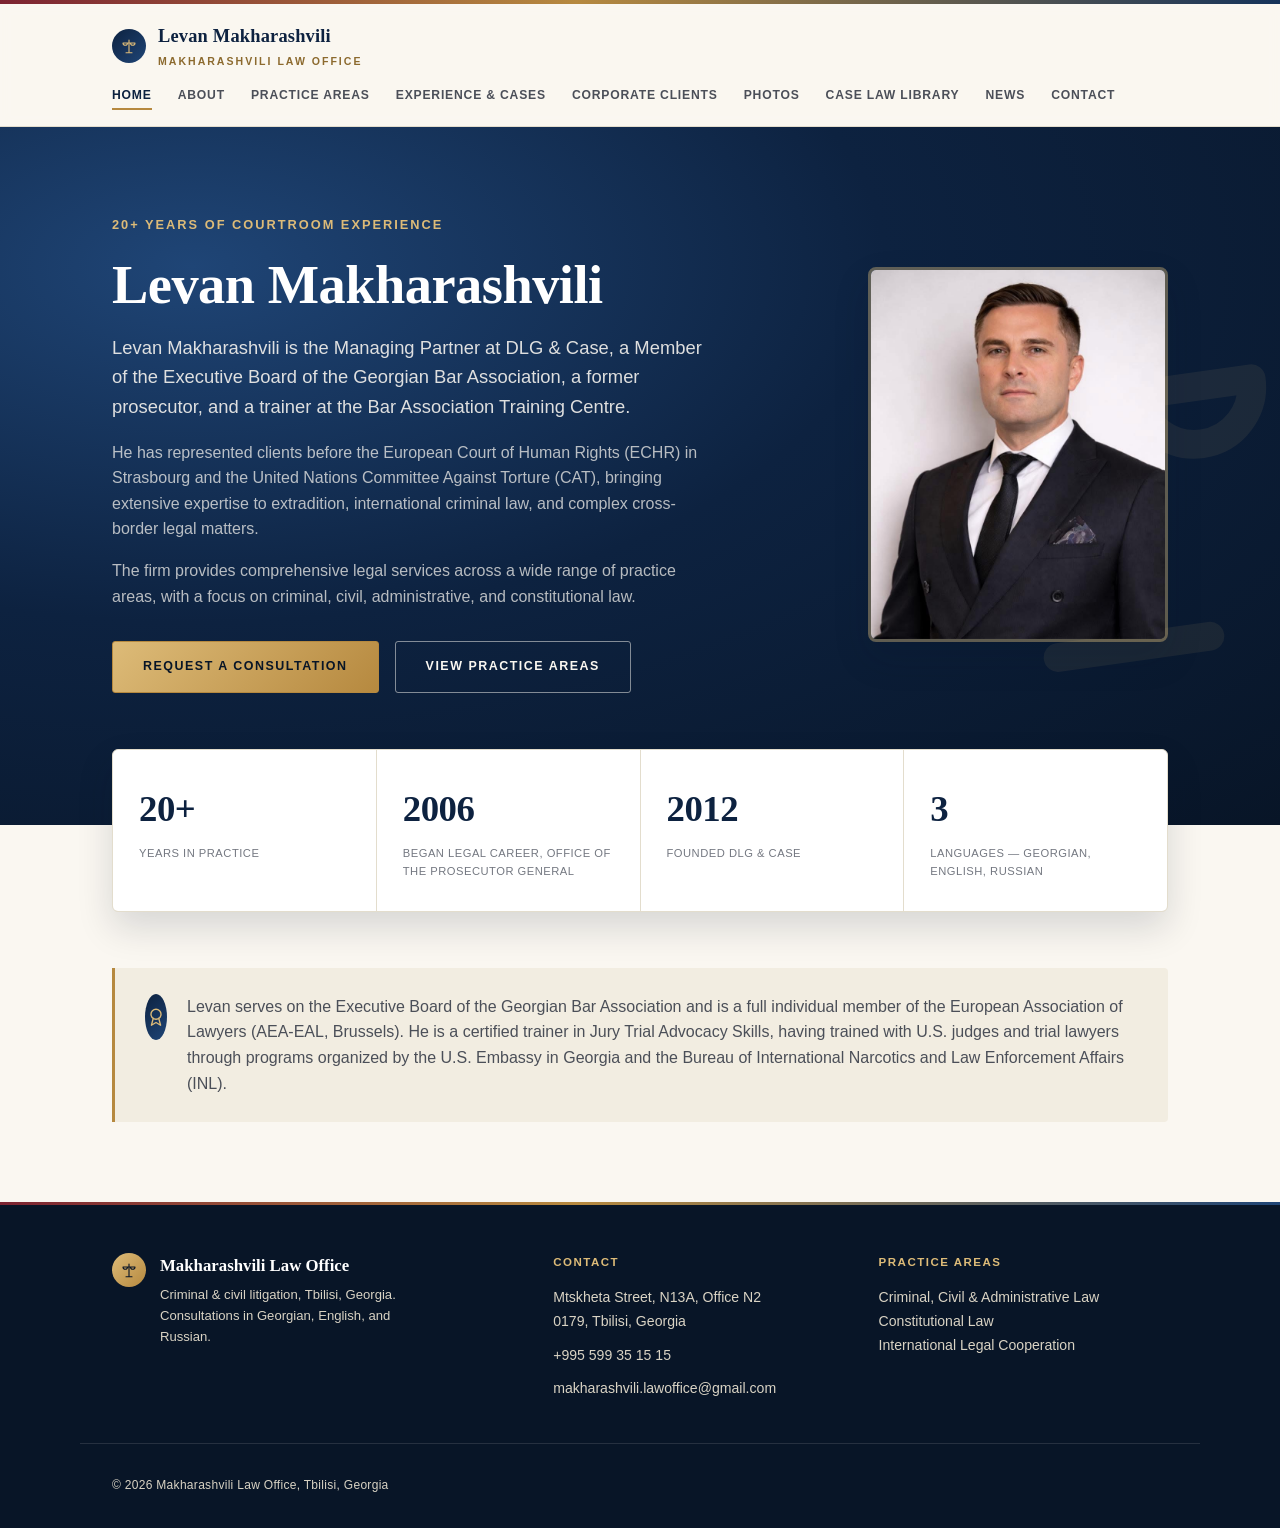
==== commit 6e4c9287: "Update hero section intro with ECHR/CAT experience and firm overview Replaces the practice-area kick" ====
--- a/index.html
+++ b/index.html
@@ -62,15 +62,18 @@
       <div class="container hero-inner">
         <div class="hero-grid">
           <div class="hero">
-            <p class="hero-title">Litigation Lawyer &mdash; Criminal &amp; Civil Law</p>
+            <p class="hero-title">20+ Years of Courtroom Experience</p>
             <h1>Levan Makharashvili</h1>
-            <p class="hero-lede">20+ years of courtroom experience. Managing Partner at DLG &amp; Case,
-            Member of the Executive Board of the Georgian Bar Association, former Chairperson of its Jury
-            Trial Working Group (2022&ndash;2025), and a trainer of Georgia&rsquo;s next generation of
-            trial advocates.</p>
-            <p class="hero-lede hero-lede-sub">The firm takes on every type of case &mdash; criminal,
-            civil, administrative, and constitutional law &mdash; with the same rigor Levan brought to
-            the Office of the Prosecutor General.</p>
+            <p class="hero-lede">Levan Makharashvili is the Managing Partner at DLG &amp; Case, a Member
+            of the Executive Board of the Georgian Bar Association, a former prosecutor, and a trainer
+            at the Bar Association Training Centre.</p>
+            <p class="hero-lede hero-lede-sub">He has represented clients before the European Court of
+            Human Rights (ECHR) in Strasbourg and the United Nations Committee Against Torture (CAT),
+            bringing extensive expertise to extradition, international criminal law, and complex
+            cross-border legal matters.</p>
+            <p class="hero-lede hero-lede-sub">The firm provides comprehensive legal services across a
+            wide range of practice areas, with a focus on criminal, civil, administrative, and
+            constitutional law.</p>
             <div class="hero-actions">
               <a href="#contact" class="btn btn-primary" data-tab-link="contact">Request a Consultation</a>
               <a href="#practice" class="btn btn-outline" data-tab-link="practice">View Practice Areas</a>
@@ -343,6 +346,30 @@
     <p class="lead">Updates and announcements from Makharashvili Law Office.</p>
 
     <div class="grid news-grid">
+      <div class="card reveal">
+        <img class="news-image" src="images/news-bar-exam-course.jpg" alt="Bar Exam Preparatory Courses banner with course lecturers, including Levan Makharashvili" loading="lazy">
+        <span class="news-date">July 28, 2026</span>
+        <h3>Registration Open for Bar Exam Preparatory Courses</h3>
+        <p>Registration for the preparatory courses for the Advocates&rsquo; Qualification Exam
+        has opened and will continue until September 11, 16:00.</p>
+        <p>The course, organized by the Georgian Bar Association, is focused on results and
+        success in the qualification exam and includes study components tailored to the exam
+        program, summary thematic sessions, and midterm and final exams based on the actual exam
+        program.</p>
+        <p>Led by highly qualified legal experts &mdash; including Levan Makharashvili &mdash;
+        the course deepens theoretical knowledge and develops the practical skills necessary to
+        pass the exam successfully, covering exam-oriented thinking, effective problem-solving
+        strategies, mistake analysis, and time management.</p>
+        <p>The course is held in a hybrid format, with evening sessions on working days and
+        morning sessions on non-working days. Details will be shared only with registered
+        participants after registration closes. The fee is 700 GEL for criminal or civil law
+        specialization, and 800 GEL for general specialization, payable in two installments.</p>
+        <p>Note: lectures may not be recorded, stored, or distributed. The Bar Association does
+        not endorse or take responsibility for unofficial electronic preparatory programs
+        circulating separately.</p>
+        <p>To register, please complete the registration form via the link below.</p>
+        <a class="btn btn-primary news-link" href="https://www.gba.ge/ka/%E1%83%9B%E1%83%94%E1%83%93%E1%83%98%E1%83%90-%E1%83%AA%E1%83%94%E1%83%9C%E1%83%A2%E1%83%A0%E1%83%98/%E1%83%A1%E1%83%98%E1%83%90%E1%83%AE%E1%83%9A%E1%83%94%E1%83%94%E1%83%91%E1%83%98/%E1%83%90%E1%83%93%E1%83%95%E1%83%9D%E1%83%99%E1%83%90%E1%83%A2%E1%83%97%E1%83%90-%E1%83%A1%E1%83%90%E1%83%99%E1%83%95%E1%83%90%E1%83%9A%E1%83%98%E1%83%A4%E1%83%98%E1%83%99%E1%83%90%E1%83%AA%E1%83%98%E1%83%9D-%E1%83%92%E1%83%90%E1%83%9B%E1%83%9D%E1%83%AA.html-38" target="_blank" rel="noopener noreferrer">Register Here</a>
+      </div>
       <div class="card reveal">
         <img class="news-image" src="images/news-crypto-license.png" alt="Crypto exchange license legal services in Georgia" loading="lazy">
         <span class="news-date">July 28, 2026</span>
--- a/styles.css
+++ b/styles.css
@@ -532,6 +532,10 @@
   margin-bottom: 10px;
 }
 
+.news-link {
+  margin-top: 18px;
+}
+
 /* Photo gallery */
 .photo-gallery {
   display: grid;
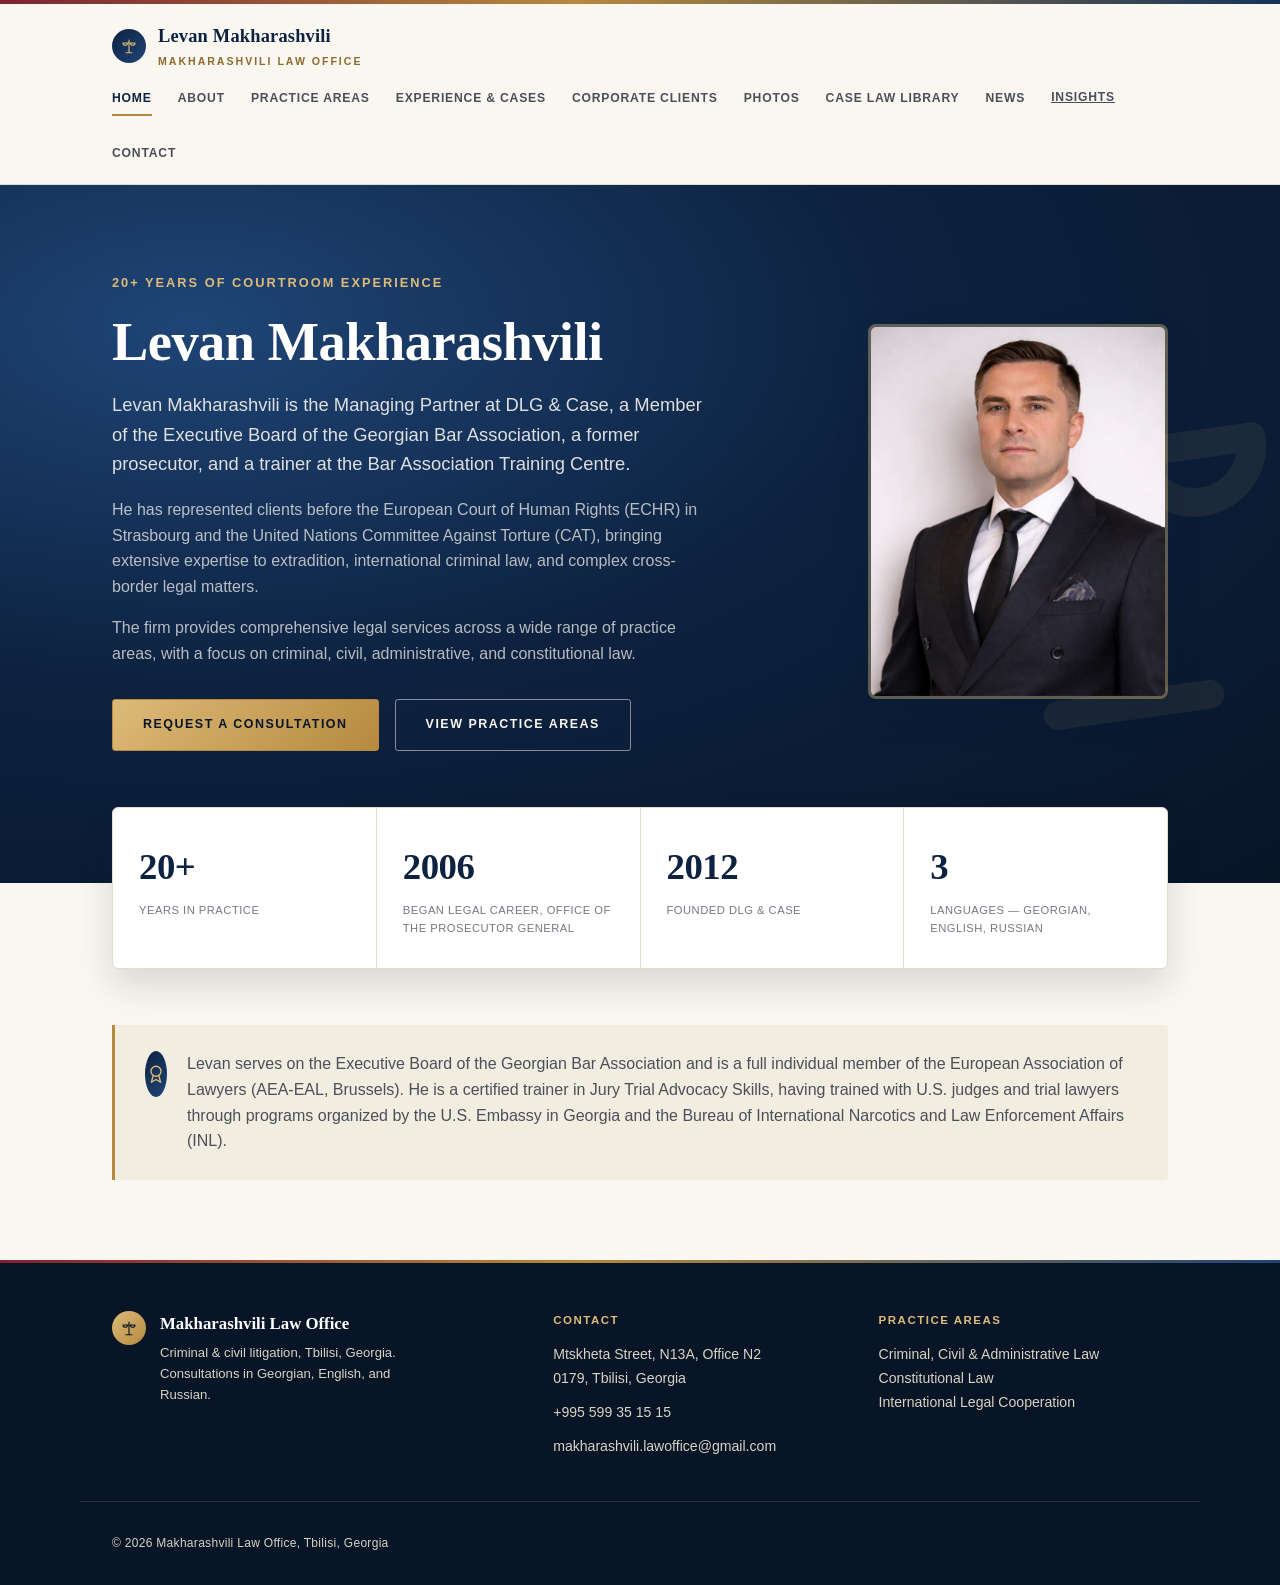
==== commit 7e8316ad: "Add Insights blog section with first article New "Insights" nav item links to a standalone insights." ====
--- a/index.html
+++ b/index.html
@@ -47,6 +47,7 @@
       <button class="tab-btn" data-tab="photos">Photos</button>
       <button class="tab-btn" data-tab="caselaw">Case Law Library</button>
       <button class="tab-btn" data-tab="news">News</button>
+      <a class="tab-btn" href="insights.html">Insights</a>
       <button class="tab-btn" data-tab="contact">Contact</button>
     </nav>
     <button class="nav-toggle" aria-label="Toggle menu" aria-expanded="false">&#9776;</button>
@@ -237,6 +238,15 @@
         drawn sustained domestic and international media coverage.</p>
       </div>
       <div class="card reveal">
+        <div class="card-icon"><svg class="icon" aria-hidden="true"><use href="#i-shield"></use></svg></div>
+        <h3>Giorgi Ermakov &mdash; White-Collar &amp; Financial Crime Defense</h3>
+        <p>Represented Giorgi Ermakov, former Mayor of Batumi, in a high-profile criminal
+        prosecution involving the allocation of public funds and allegations of official
+        misconduct. The defense successfully overturned the principal embezzlement charges before
+        the Kutaisi Court of Appeals, securing his full acquittal on those counts and his immediate
+        release from custody.</p>
+      </div>
+      <div class="card reveal">
         <div class="card-icon"><svg class="icon" aria-hidden="true"><use href="#i-gradcap"></use></svg></div>
         <h3>Training the Next Generation</h3>
         <p>As a Member of the Executive Board of the Georgian Bar Association, former Chairperson of
@@ -413,9 +423,15 @@
         seamless transition and full compliance at every stage of the process.</p>
       </div>
       <div class="card reveal">
-        <span class="news-date"></span>
-        <h3></h3>
-        <p></p>
+        <img class="news-image" src="images/insights-red-flags-financial-crime.png" alt="Detecting red flags in financial crime investigations" loading="lazy">
+        <span class="news-date">July 29, 2026</span>
+        <h3>Red Flags: Common Triggers for Financial Crime Investigations in Georgia</h3>
+        <p>Financial crime investigations in Georgia rarely start with a dramatic raid &mdash;
+        they usually begin quietly, with a flagged bank transaction or a routine audit. Our latest
+        Insights article breaks down six common triggers, from unusual banking activity to
+        cross-border transaction scrutiny, and explains why early legal advice matters once one
+        appears.</p>
+        <a class="btn btn-outline news-link" href="insights-red-flags-financial-crime-georgia.html">Read More</a>
       </div>
       <div class="card reveal">
         <span class="news-date"></span>
--- a/styles.css
+++ b/styles.css
@@ -536,6 +536,25 @@
   margin-top: 18px;
 }
 
+/* Insights article */
+.article-cover {
+  display: block;
+  width: 100%;
+  aspect-ratio: 16 / 9;
+  object-fit: cover;
+  border-radius: 8px;
+  margin-bottom: 24px;
+  box-shadow: var(--shadow-sm);
+}
+
+.article-body {
+  max-width: 720px;
+}
+
+.article-body p {
+  margin: 0 0 18px;
+}
+
 /* Photo gallery */
 .photo-gallery {
   display: grid;
